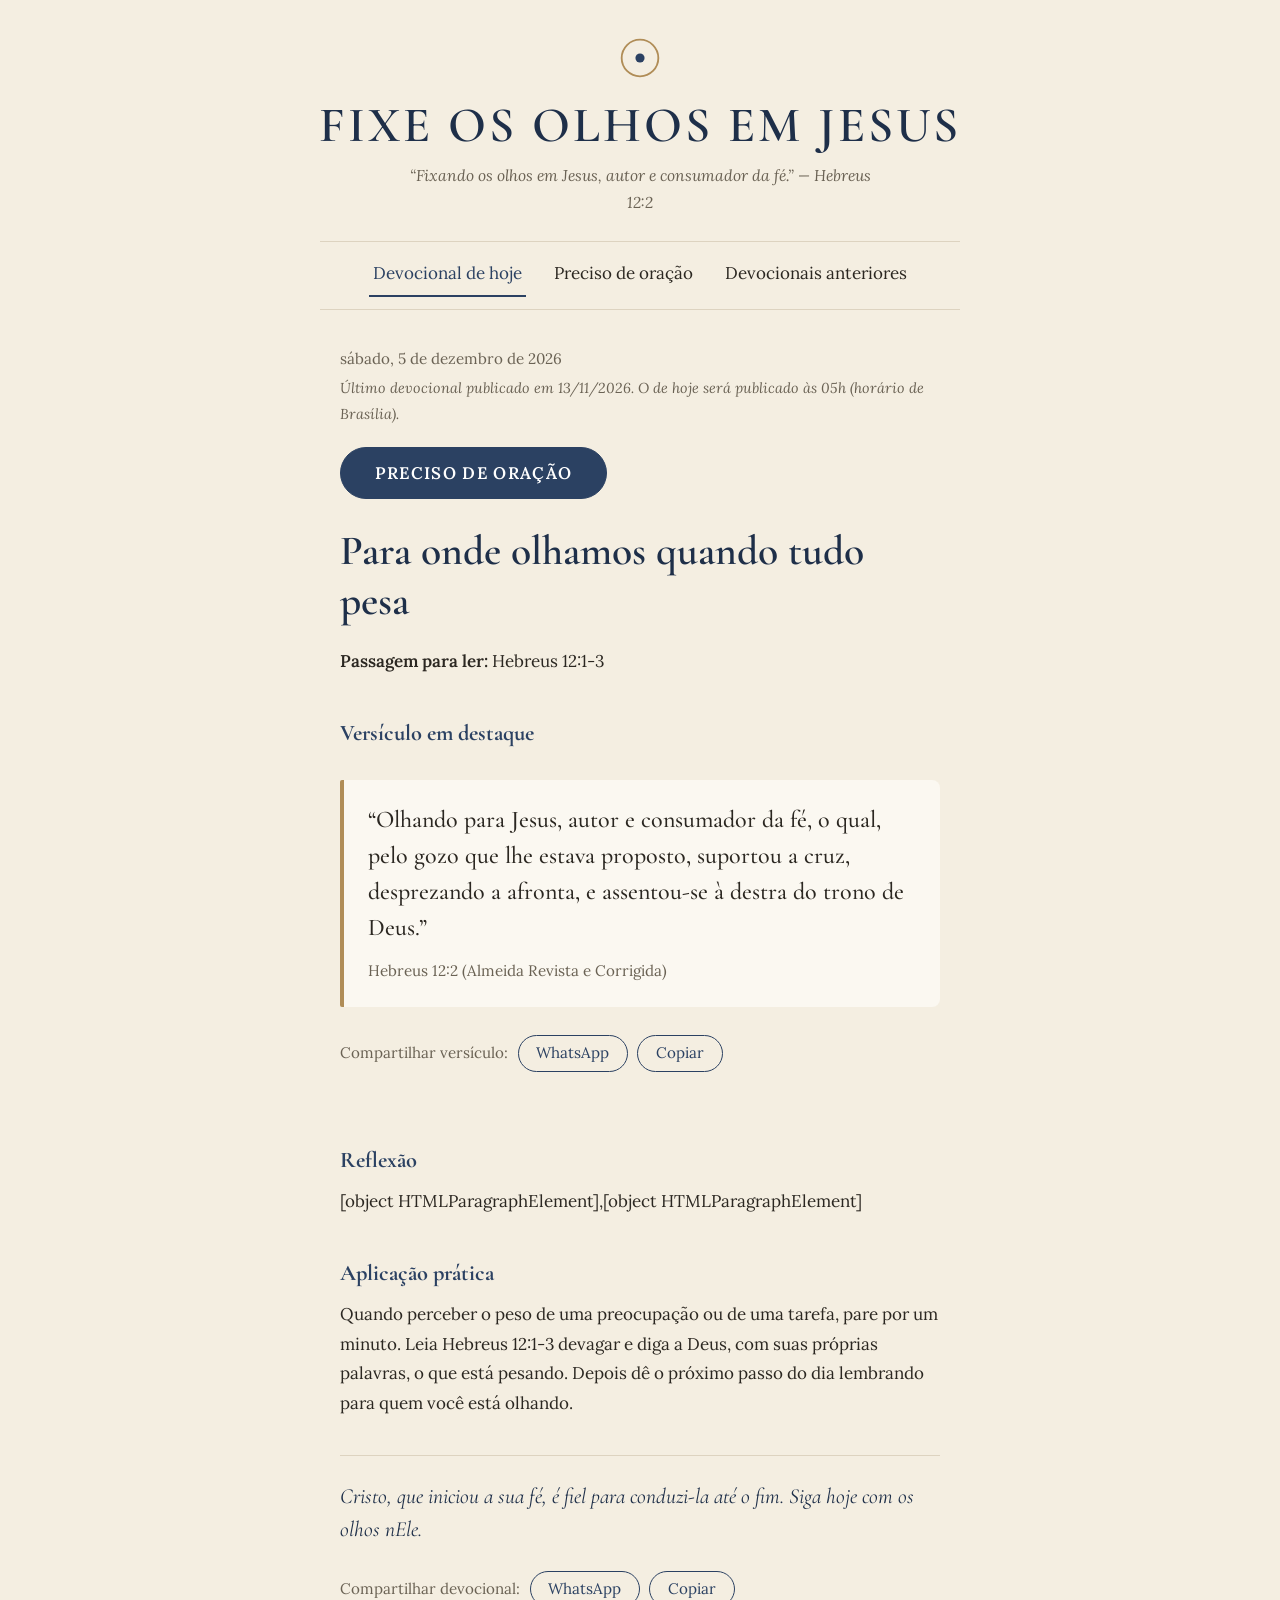
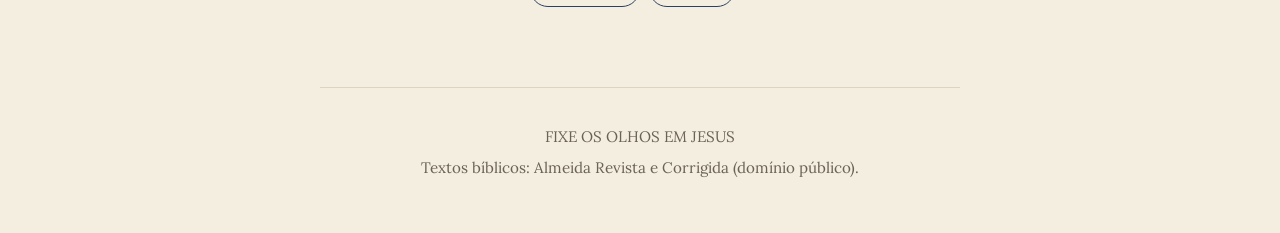
==== index.html @ f507836b "first commit" ====
<!DOCTYPE html>
<html lang="pt-BR">
<head>
<meta charset="utf-8">
<meta name="viewport" content="width=device-width, initial-scale=1">
<title>FIXE OS OLHOS EM JESUS — Devocional diário cristão</title>
<meta name="description" content="Um devocional diário com passagem bíblica, versículo, reflexão e aplicação prática para fixar os olhos em Jesus.">
<meta name="theme-color" content="#F4EEE1">
<link rel="canonical" href="https://SEU-USUARIO.github.io/fixe-os-olhos-em-jesus/">
<link rel="icon" href="./favicon.svg" type="image/svg+xml">
<meta property="og:type" content="website">
<meta property="og:locale" content="pt_BR">
<meta property="og:site_name" content="FIXE OS OLHOS EM JESUS">
<meta property="og:title" content="FIXE OS OLHOS EM JESUS — Devocional diário cristão">
<meta property="og:description" content="Um devocional diário com passagem bíblica, versículo, reflexão e aplicação prática para fixar os olhos em Jesus.">
<meta property="og:url" content="https://SEU-USUARIO.github.io/fixe-os-olhos-em-jesus/">
<meta property="og:image" content="https://SEU-USUARIO.github.io/fixe-os-olhos-em-jesus/img/og.png">
<meta name="twitter:card" content="summary_large_image">
<link rel="preconnect" href="https://fonts.googleapis.com">
<link rel="preconnect" href="https://fonts.gstatic.com" crossorigin>
<link rel="stylesheet" href="https://fonts.googleapis.com/css2?family=Cormorant+Garamond:ital,wght@0,500;0,600;0,700;1,500&amp;family=Lora:ital,wght@0,400;0,600;1,400&amp;display=swap">
<link rel="stylesheet" href="./css/style.css">
</head>
<body data-pagina="inicio" data-raiz="./">
<a class="pular" href="#conteudo">Ir para o conteúdo</a>
<header class="topo">
<svg class="marca" viewBox="0 0 48 48" aria-hidden="true"><circle cx="24" cy="24" r="20" fill="none" stroke="#B08D57" stroke-width="2"/><circle cx="24" cy="24" r="5" fill="#2B4162"/></svg>
<p class="titulo-site"><a href="./">FIXE OS OLHOS EM JESUS</a></p>
<p class="lema">“Fixando os olhos em Jesus, autor e consumador da fé.” — Hebreus 12:2</p>
<nav class="nav" aria-label="Principal"><a href="./" aria-current="page">Devocional de hoje</a><a href="./oracao/">Preciso de oração</a><a href="./anteriores/">Devocionais anteriores</a></nav>
</header>
<main>
<p class="data" id="data-atual"></p>
<p class="aviso-data" id="aviso-data"></p>
<div class="acao"><a class="btn btn-primario" href="oracao/">PRECISO DE ORAÇÃO</a></div>
<div id="conteudo" aria-live="polite"><p>Carregando o devocional…</p></div>
</main>
<footer class="rodape">
<p>FIXE OS OLHOS EM JESUS</p>
<p>Textos bíblicos: Almeida Revista e Corrigida (domínio público).</p>
</footer>
<noscript><p style="text-align:center">Ative o JavaScript para ler o conteúdo desta página.</p></noscript>
<script src="./js/app.js" defer></script>
</body>
</html>
---- css/style.css ----
:root{
  --papel:#F4EEE1; --superficie:#FBF8F1; --tinta:#2B2721; --suave:#6A6254;
  --azul:#2B4162; --azul-escuro:#1E2F49; --ouro:#B08D57; --linha:#DDD3C0;
  --serif-titulo:"Cormorant Garamond","Iowan Old Style","Palatino Linotype",Georgia,serif;
  --serif-texto:"Lora","Iowan Old Style","Palatino Linotype",Georgia,serif;
}
*{box-sizing:border-box}
html{-webkit-text-size-adjust:100%}
body{margin:0;background:var(--papel);color:var(--tinta);font-family:var(--serif-texto);font-size:1.0625rem;line-height:1.75}
a{color:var(--azul)}
.pular{position:absolute;left:-999px;top:0;background:var(--azul);color:#fff;padding:.5rem 1rem;z-index:10}
.pular:focus{left:0}
:focus-visible{outline:3px solid var(--ouro);outline-offset:3px;border-radius:2px}

/* Cabeçalho */
.topo{text-align:center;padding:2.25rem 1.25rem 0}
.marca{display:inline-block;width:44px;height:44px;margin-bottom:.5rem}
.titulo-site{margin:0;font-family:var(--serif-titulo);font-weight:600;font-size:clamp(1.9rem,6.5vw,3.1rem);letter-spacing:.06em;line-height:1.1;color:var(--azul-escuro)}
.titulo-site a{color:inherit;text-decoration:none}
.lema{margin:.6rem auto 0;max-width:30rem;font-style:italic;color:var(--suave);font-size:.98rem}
.nav{display:flex;justify-content:center;gap:.25rem 1.5rem;flex-wrap:wrap;margin:1.5rem auto 0;padding:.75rem 0;border-top:1px solid var(--linha);border-bottom:1px solid var(--linha);max-width:40rem}
.nav a{color:var(--tinta);text-decoration:none;padding:.35rem .25rem;border-bottom:2px solid transparent}
.nav a:hover{border-color:var(--ouro)}
.nav a[aria-current="page"]{border-color:var(--azul);color:var(--azul)}

/* Conteúdo */
main{max-width:40rem;margin:0 auto;padding:2.25rem 1.25rem 3rem}
.data{margin:0 0 .25rem;color:var(--suave);font-size:.95rem}
.aviso-data{margin:0 0 1rem;font-size:.9rem;color:var(--suave);font-style:italic}
h1.devo-titulo,h2.pagina-titulo{font-family:var(--serif-titulo);font-weight:600;font-size:clamp(1.9rem,5.5vw,2.6rem);line-height:1.2;margin:.25rem 0 1.25rem;color:var(--azul-escuro)}
h3{font-family:var(--serif-titulo);font-weight:700;font-size:1.4rem;margin:2.25rem 0 .5rem;color:var(--azul)}
p{margin:0 0 1rem}
.passagem{margin:0 0 1.5rem}
.passagem strong{font-weight:600}

.versiculo{margin:1.75rem 0;padding:1.4rem 1.5rem;background:var(--superficie);border-left:4px solid var(--ouro);border-radius:2px 8px 8px 2px}
.versiculo blockquote{margin:0;font-family:var(--serif-titulo);font-size:1.5rem;line-height:1.5;font-weight:500}
.versiculo cite{display:block;margin-top:.75rem;font-style:normal;font-size:.95rem;color:var(--suave)}

.encorajamento{margin-top:2.25rem;padding-top:1.5rem;border-top:1px solid var(--linha);font-family:var(--serif-titulo);font-size:1.35rem;line-height:1.55;font-style:italic;color:var(--azul-escuro)}

/* Botões */
.btn{display:inline-block;font:inherit;cursor:pointer;text-decoration:none;border-radius:999px;padding:.7rem 1.6rem;border:1.5px solid var(--azul);background:transparent;color:var(--azul);line-height:1.2}
.btn:hover{background:rgba(43,65,98,.08)}
.btn-primario{background:var(--azul);color:#fff;font-weight:600;letter-spacing:.08em;padding:.95rem 2.1rem;font-size:1.05rem}
.btn-primario:hover{background:var(--azul-escuro)}
.acao{margin:1.25rem 0 1.75rem}
.compartilhar{display:flex;flex-wrap:wrap;gap:.6rem;margin:1.5rem 0 0;align-items:center}
.compartilhar .btn{padding:.5rem 1.1rem;font-size:.95rem}
.compartilhar span{color:var(--suave);font-size:.95rem}
.status{min-height:1.5rem;color:var(--suave);font-size:.9rem;margin:.5rem 0 0}

/* Orações / histórico */
.oracao-texto{font-size:1.15rem;line-height:1.85}
.categoria{margin:0 0 .25rem;color:var(--suave);font-size:.95rem}
.ferramentas{display:flex;flex-wrap:wrap;gap:.75rem;align-items:center;margin:1.75rem 0}
select,input[type=date]{font:inherit;padding:.55rem .75rem;border:1.5px solid var(--linha);border-radius:8px;background:var(--superficie);color:var(--tinta)}
label{margin-right:.4rem}
.nota{margin-top:2.5rem;padding:1rem 1.25rem;background:var(--superficie);border:1px solid var(--linha);border-radius:8px;font-size:.95rem;color:var(--suave)}
.lista-datas{list-style:none;margin:1rem 0 0;padding:0;border-top:1px solid var(--linha)}
.lista-datas li{border-bottom:1px solid var(--linha)}
.lista-datas button{all:unset;box-sizing:border-box;display:block;width:100%;cursor:pointer;padding:.75rem .25rem}
.lista-datas button:hover,.lista-datas button[aria-current="true"]{background:var(--superficie)}
.lista-datas button:focus-visible{outline:3px solid var(--ouro)}
.lista-datas small{display:block;color:var(--suave)}
.rodape{text-align:center;padding:2rem 1.25rem 3rem;color:var(--suave);font-size:.95rem;border-top:1px solid var(--linha);max-width:40rem;margin:0 auto}
.rodape p{margin:.25rem 0}

/* Entrada única de destaque: o título aparece suavemente ao carregar */
@media (prefers-reduced-motion:no-preference){
  .titulo-site{animation:aparecer 1.2s ease both}
  @keyframes aparecer{from{opacity:0;letter-spacing:.14em}to{opacity:1;letter-spacing:.06em}}
}
@media (max-width:480px){
  body{font-size:1.02rem}
  .versiculo{padding:1.1rem 1.1rem}
  .versiculo blockquote{font-size:1.3rem}
  .btn-primario{width:100%;text-align:center}
}
@media print{.nav,.compartilhar,.acao,.ferramentas{display:none}body{background:#fff}}
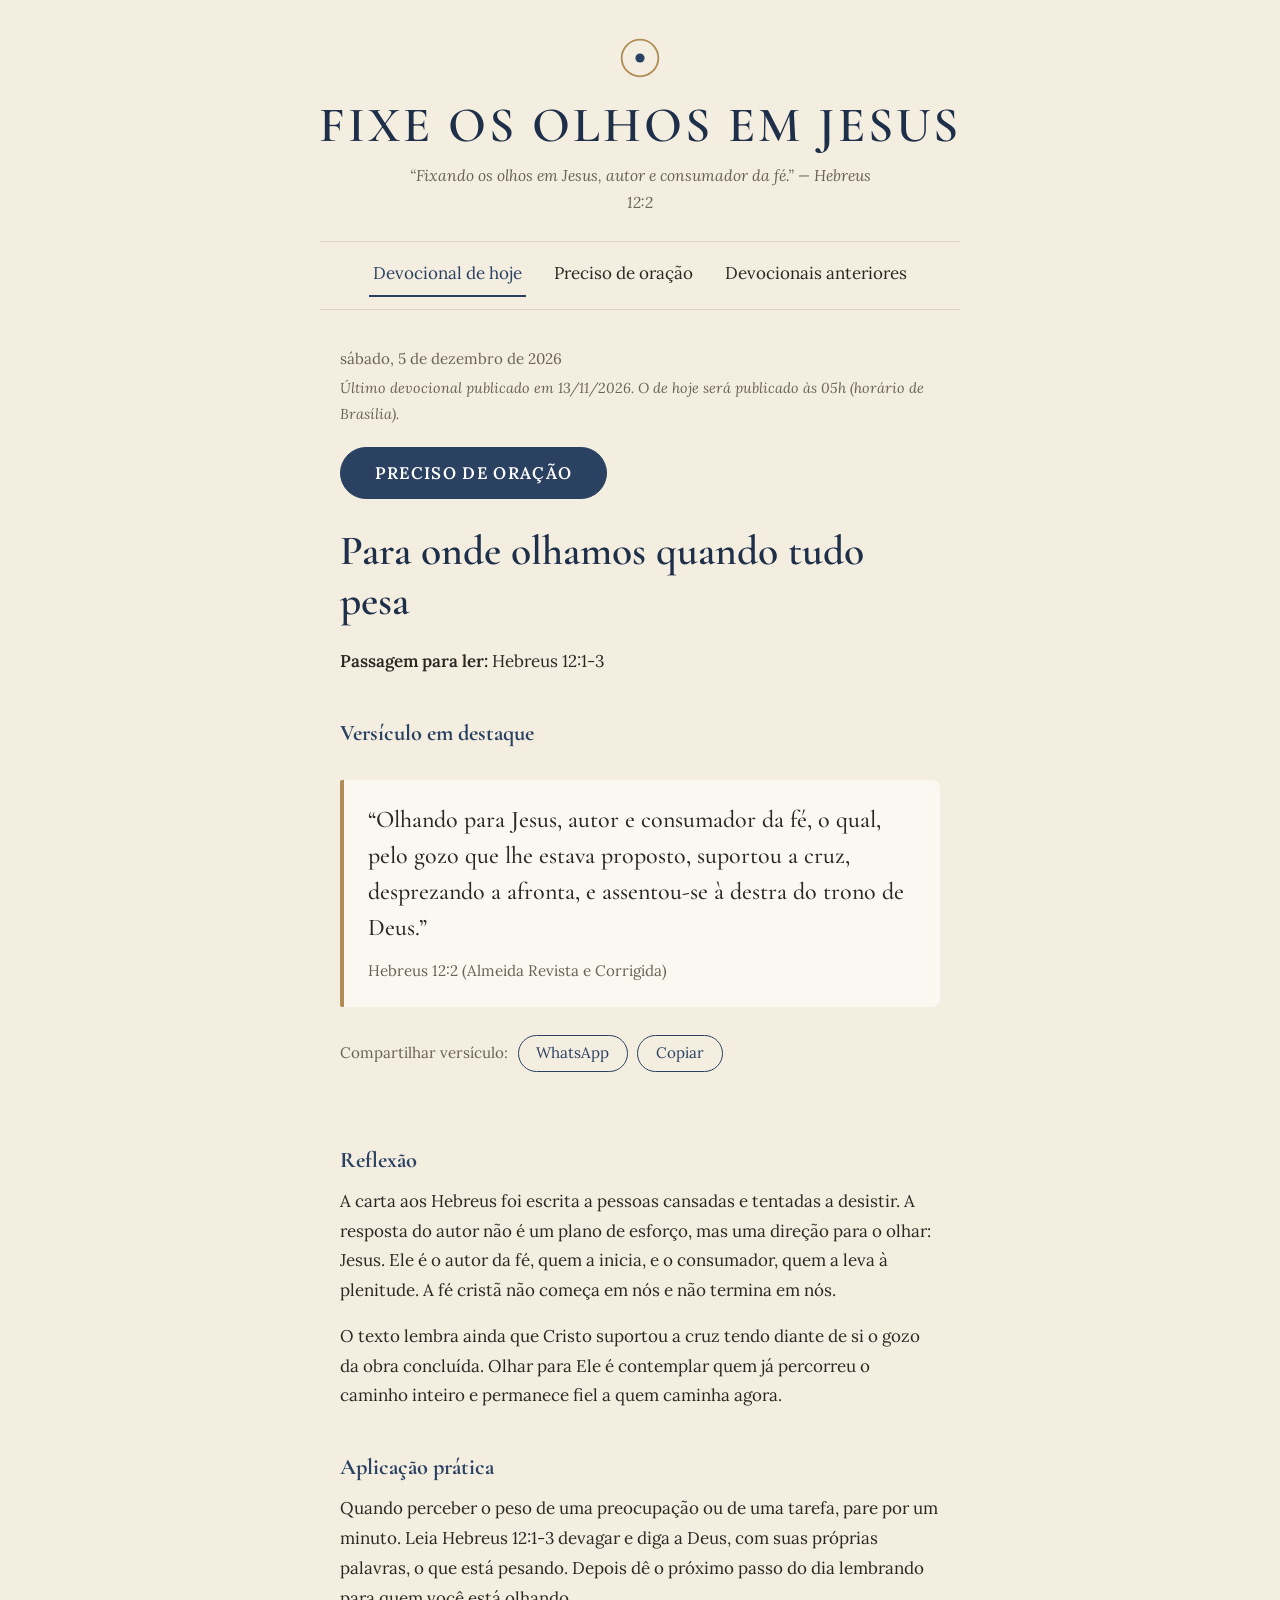
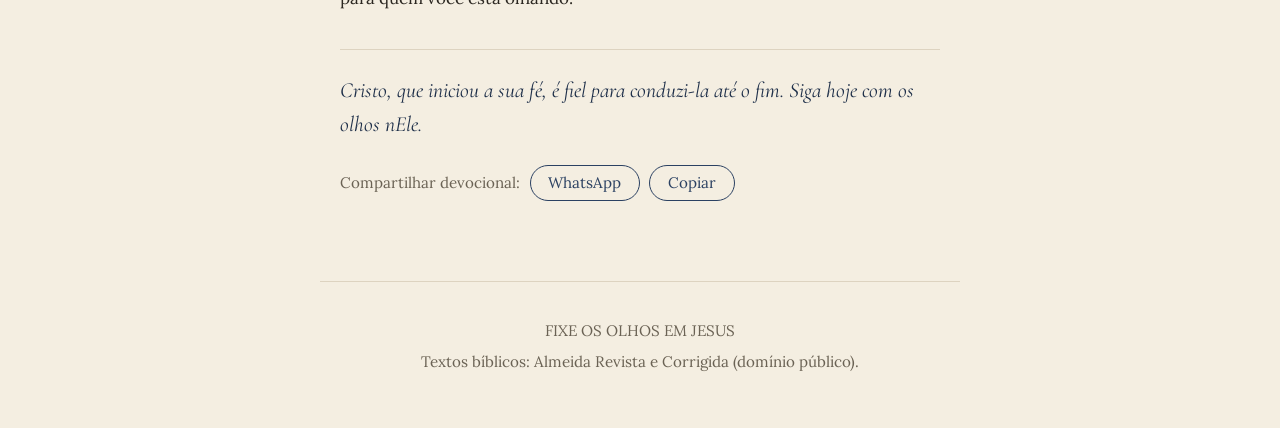
==== commit 027eb3a0: "fix: spread array de paragrafos no replaceChildren" ====
--- a/index.html
+++ b/index.html
@@ -6,15 +6,15 @@
 <title>FIXE OS OLHOS EM JESUS — Devocional diário cristão</title>
 <meta name="description" content="Um devocional diário com passagem bíblica, versículo, reflexão e aplicação prática para fixar os olhos em Jesus.">
 <meta name="theme-color" content="#F4EEE1">
-<link rel="canonical" href="https://SEU-USUARIO.github.io/fixe-os-olhos-em-jesus/">
+<link rel="canonical" href="https://github.com/ThiagoBorzaquel/Fixe-os-em-jesus">
 <link rel="icon" href="./favicon.svg" type="image/svg+xml">
 <meta property="og:type" content="website">
 <meta property="og:locale" content="pt_BR">
 <meta property="og:site_name" content="FIXE OS OLHOS EM JESUS">
 <meta property="og:title" content="FIXE OS OLHOS EM JESUS — Devocional diário cristão">
 <meta property="og:description" content="Um devocional diário com passagem bíblica, versículo, reflexão e aplicação prática para fixar os olhos em Jesus.">
-<meta property="og:url" content="https://SEU-USUARIO.github.io/fixe-os-olhos-em-jesus/">
-<meta property="og:image" content="https://SEU-USUARIO.github.io/fixe-os-olhos-em-jesus/img/og.png">
+<meta property="og:url" content="https://github.com/ThiagoBorzaquel/Fixe-os-em-jesus">
+<meta property="og:image" content="https://github.com/ThiagoBorzaquel/Fixe-os-em-jesus/img/og.png">
 <meta name="twitter:card" content="summary_large_image">
 <link rel="preconnect" href="https://fonts.googleapis.com">
 <link rel="preconnect" href="https://fonts.gstatic.com" crossorigin>
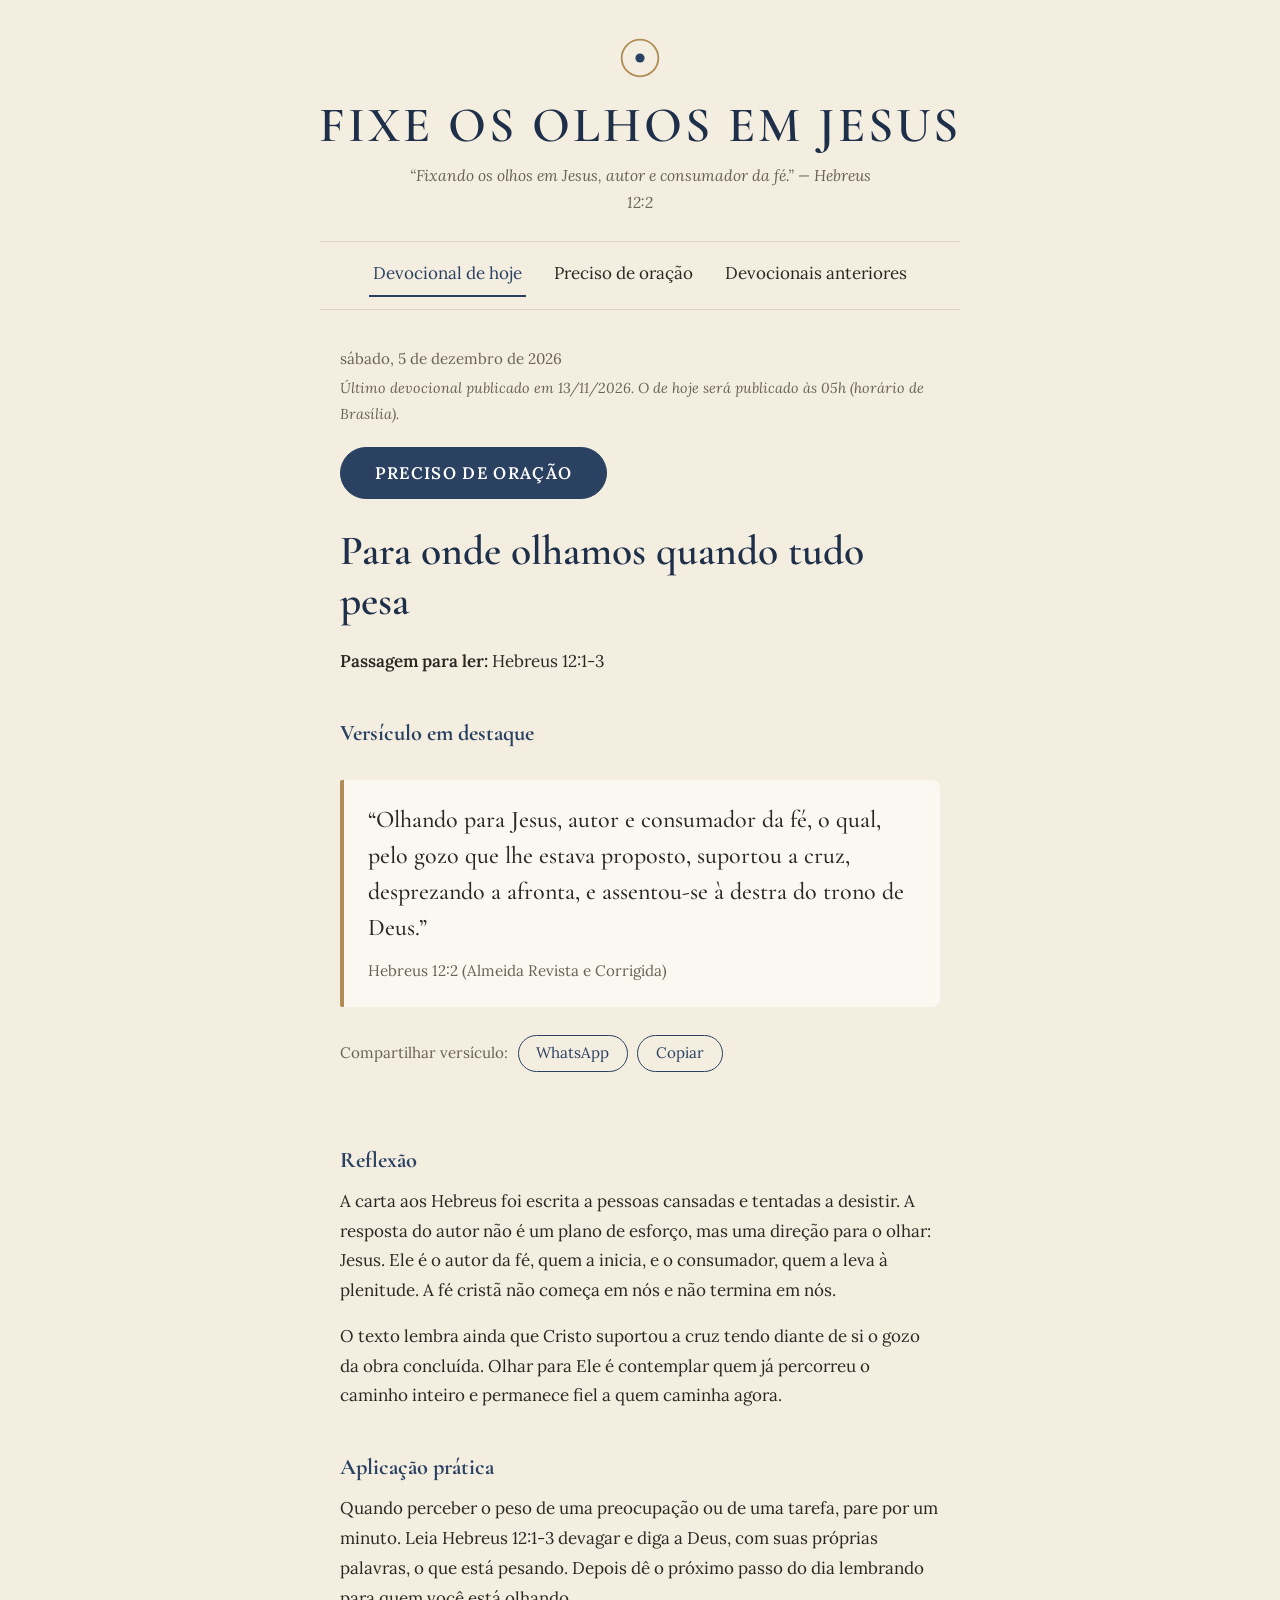
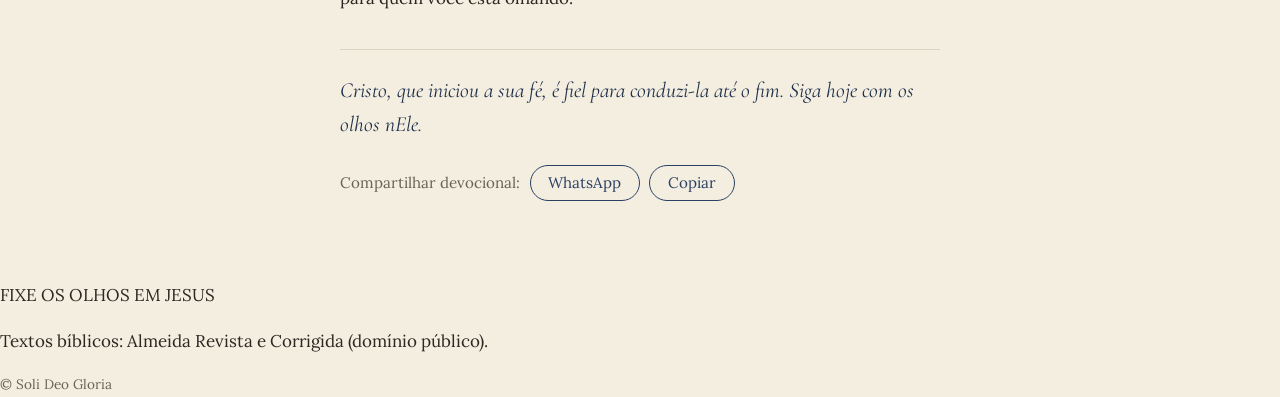
==== commit d454da17: "feat: aprimora rodapé com © Soli Deo Gloria" ====
--- a/index.html
+++ b/index.html
@@ -6,15 +6,15 @@
 <title>FIXE OS OLHOS EM JESUS — Devocional diário cristão</title>
 <meta name="description" content="Um devocional diário com passagem bíblica, versículo, reflexão e aplicação prática para fixar os olhos em Jesus.">
 <meta name="theme-color" content="#F4EEE1">
-<link rel="canonical" href="https://github.com/ThiagoBorzaquel/Fixe-os-em-jesus">
+<link rel="canonical" href="https://ThiagoBorzaquel.github.io/Fixe-os-em-jesus/">
 <link rel="icon" href="./favicon.svg" type="image/svg+xml">
 <meta property="og:type" content="website">
 <meta property="og:locale" content="pt_BR">
 <meta property="og:site_name" content="FIXE OS OLHOS EM JESUS">
 <meta property="og:title" content="FIXE OS OLHOS EM JESUS — Devocional diário cristão">
 <meta property="og:description" content="Um devocional diário com passagem bíblica, versículo, reflexão e aplicação prática para fixar os olhos em Jesus.">
-<meta property="og:url" content="https://github.com/ThiagoBorzaquel/Fixe-os-em-jesus">
-<meta property="og:image" content="https://github.com/ThiagoBorzaquel/Fixe-os-em-jesus/img/og.png">
+<meta property="og:url" content="https://ThiagoBorzaquel.github.io/Fixe-os-em-jesus/">
+<meta property="og:image" content="https://ThiagoBorzaquel.github.io/Fixe-os-em-jesus/img/og.png">
 <meta name="twitter:card" content="summary_large_image">
 <link rel="preconnect" href="https://fonts.googleapis.com">
 <link rel="preconnect" href="https://fonts.gstatic.com" crossorigin>
@@ -38,6 +38,7 @@
 <footer class="rodape">
 <p>FIXE OS OLHOS EM JESUS</p>
 <p>Textos bíblicos: Almeida Revista e Corrigida (domínio público).</p>
+<small>© Soli Deo Gloria</small>
 </footer>
 <noscript><p style="text-align:center">Ative o JavaScript para ler o conteúdo desta página.</p></noscript>
 <script src="./js/app.js" defer></script>
--- a/css/style.css
+++ b/css/style.css
@@ -63,8 +63,8 @@
 .lista-datas button:hover,.lista-datas button[aria-current="true"]{background:var(--superficie)}
 .lista-datas button:focus-visible{outline:3px solid var(--ouro)}
 .lista-datas small{display:block;color:var(--suave)}
-.rodape{text-align:center;padding:2rem 1.25rem 3rem;color:var(--suave);font-size:.95rem;border-top:1px solid var(--linha);max-width:40rem;margin:0 auto}
-.rodape p{margin:.25rem 0}
+/* Rodapé refinado / Easter egg sutil */
+.rodape small{display:block;margin-top:.4rem;color:var(--suave);font-size:.85rem}
 
 /* Entrada única de destaque: o título aparece suavemente ao carregar */
 @media (prefers-reduced-motion:no-preference){
